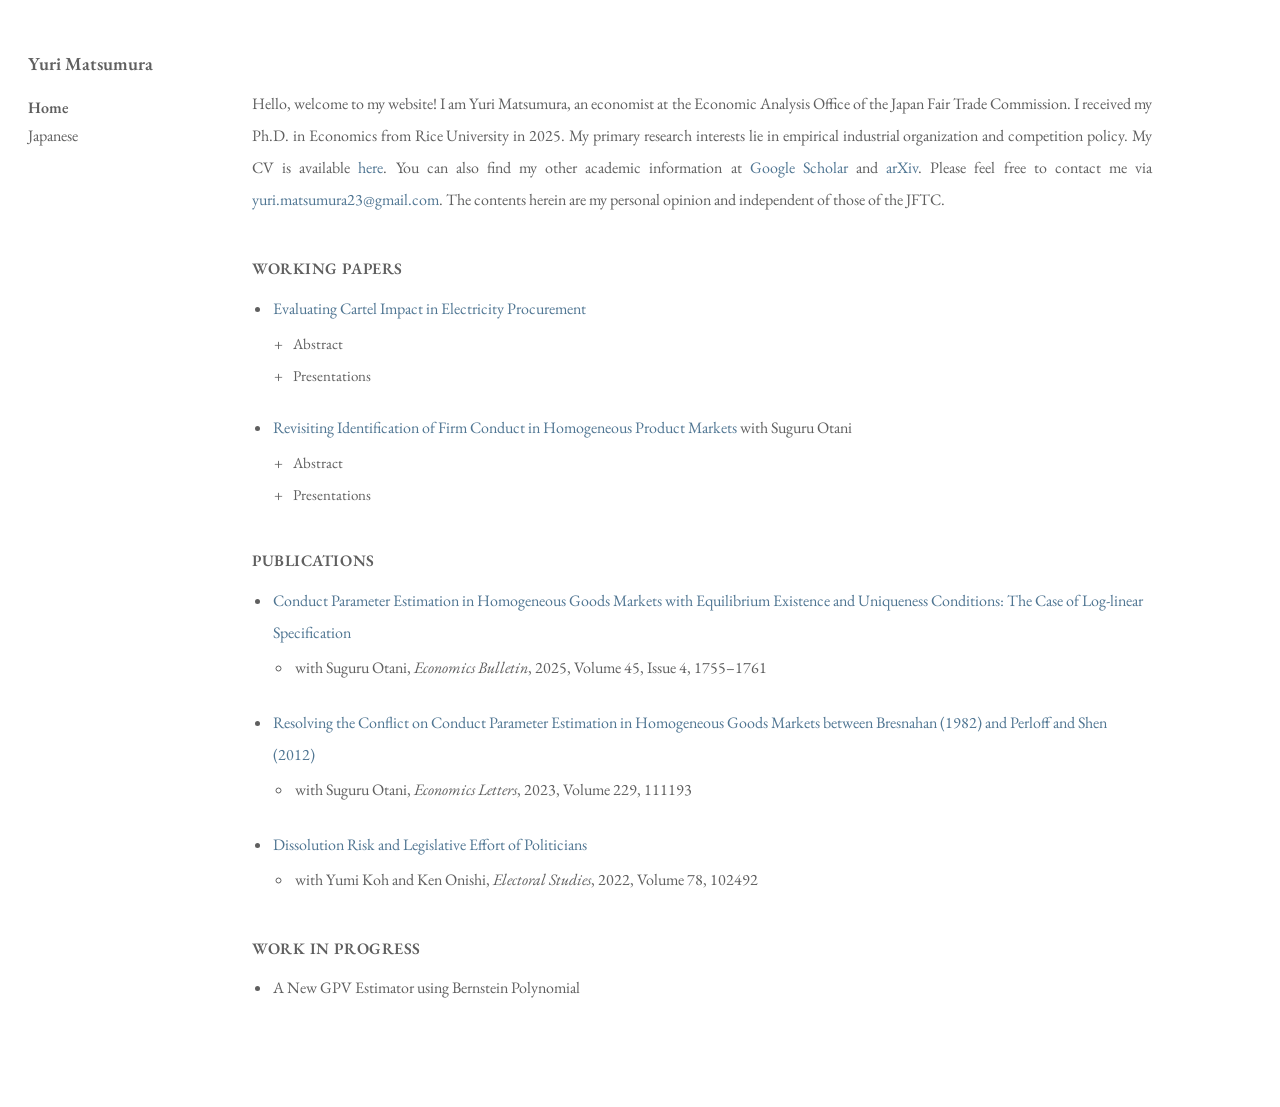
==== index.html @ 06cc74ef "update site information" ====
<!doctype html>
<html lang="en">
<head>
  <meta charset="utf-8">
  <meta name="viewport" content="width=device-width, initial-scale=1">
  <meta name="description" content="Yuri Matsumura">
  <title>Yuri Matsumura</title>

  <link rel="preconnect" href="https://fonts.googleapis.com">
  <link rel="preconnect" href="https://fonts.gstatic.com" crossorigin>
  <link
    href="https://fonts.googleapis.com/css2?family=EB+Garamond:ital,wght@0,400;0,500;0,600;1,400;1,500&family=Shippori+Mincho:wght@400;500;600&display=swap"
    rel="stylesheet"
  >
  <link rel="stylesheet" href="assets/css/style.css?v=20260627-04">
</head>

<body>
  <aside class="site-sidebar" aria-label="Site navigation">
    <a class="site-name" href="index.html">Yuri Matsumura</a>

    <nav class="site-nav" aria-label="Primary navigation">
      <a href="index.html" aria-current="page">Home</a>
      <a href="jp/index.html">Japanese</a>
    </nav>
  </aside>

  <main class="content">
    <div class="content-inner">
      <p class="introduction">
        Hello, welcome to my website! I am Yuri Matsumura, an economist at the
        Economic Analysis Office of the Japan Fair Trade Commission. I received
        my Ph.D. in Economics from Rice University in 2025. My primary research
        interests lie in empirical industrial organization and competition policy.
        My CV is available <a href="cv_yuri_matsumura.pdf">here</a>. You can also
        find my other academic information at
        <a
          href="https://scholar.google.com/citations?hl=en&amp;oi=ao&amp;user=nUoAfJwAAAAJ"
          target="_blank"
          rel="noopener noreferrer"
        >Google Scholar</a>
        and
        <a
          href="https://arxiv.org/search/?query=Yuri+Matsumura&amp;searchtype=author"
          target="_blank"
          rel="noopener noreferrer"
        >arXiv</a>.
        Please feel free to contact me via
        <a href="mailto:yuri.matsumura23@gmail.com">yuri.matsumura23@gmail.com</a>.
        The contents herein are my personal opinion and independent of those of
        the JFTC.
      </p>

      <section aria-labelledby="working-papers">
        <h2 id="working-papers">WORKING PAPERS</h2>
      
        <ul>
          <li class="paper">
            <a class="paper-title" href="jmp_00draft.pdf">
              Evaluating Cartel Impact in Electricity Procurement
            </a>
      
      
            <details class="paper-disclosure">
              <summary>Abstract</summary>
              <p>
                This paper examines the impact of a market allocation cartel in the Japanese electricity retail market, active from 2018 to 2020. During this period, four incumbents restricted competition by avoiding entry into each other’s regions. Analyzing electricity procurement auctions from both competitive and cartel periods, I find that cartel members reduced their participation rates and submitted complementary bids in other regions while increasing bid levels within their own regions, leading to winning bids rising by up to 9% despite continued competition with non-cartel firms. Counterfactual simulations using a model of auctions with asymmetric, risk-averse bidders suggest that without the cartel, continued market entry by these firms could have lowered winning bids by up to 5.5% and reduced winning costs by 3.4%. While increased competition led to minor inefficiencies due to asymmetry among bidders, the cartel’s exclusionary practices caused inefficiencies of up to 26%. Additionally, shifts toward nuclear energy generation were associated with lower procurement costs. These findings highlight the financial burden of cartel behavior and the benefits of fostering market competition for public institutions.
              </p>
            </details>
      
            <details class="paper-disclosure">
              <summary>Presentations</summary>
              <ul class="presentation-list">
                <li>Presentation information forthcoming.</li>
              </ul>
            </details>
          </li>
      
          <li class="paper">
            <a
              class="paper-title"
              href="https://arxiv.org/abs/2410.16998"
              target="_blank"
              rel="noopener noreferrer"
            >
              Revisiting Identification of Firm Conduct in Homogeneous Product Markets
            </a><span class="paper-coauthors"> with Suguru Otani</span>
      
            <details class="paper-disclosure">
              <summary>Abstract</summary>
              <p>
                We revisit the identification of the conduct parameter in homogeneous goods markets. Lau (1982) argues that the conduct parameter is not identified if and only if the inverse demand function is separable, except for a specific separable function. This result has been regarded as an extension of the result in Bresnahan (1982) to more general settings. However, we show that Lau's claim is incorrect and provide a new characterization of the non-identification. Our characterization shows that a demand function with demand rotation instruments is the necessary and sufficient condition for the identification of the conduct parameter. Therefore, our result properly generalizes the role of demand rotation instruments in identifying the conduct parameter, as highlighted by Bresnahan (1982), to more general settings.
              </p>
            </details>
      
            <details class="paper-disclosure">
              <summary>Presentations</summary>
              <ul class="presentation-list">
                <li>Presentation information forthcoming.</li>
              </ul>
            </details>
          </li>
        </ul>
      </section>
      
      <section aria-labelledby="publications">
        <h2 id="publications">PUBLICATIONS</h2>

        <ul>
          <li class="paper">
            <a
              href="https://www.accessecon.com/Pubs/EB/2025/Volume45/EB-25-V45-I4-P153.pdf"
              target="_blank"
              rel="noopener noreferrer"
            >
              Conduct Parameter Estimation in Homogeneous Goods Markets with
              Equilibrium Existence and Uniqueness Conditions: The Case of
              Log-linear Specification
            </a>

            <ul>
              <li>
                with Suguru Otani, <em>Economics Bulletin</em>, 2025,
                Volume 45, Issue 4, 1755–1761
              </li>
            </ul>
          </li>

          <li class="paper">
            <a
              href="https://www.sciencedirect.com/science/article/pii/S0165176523002185"
              target="_blank"
              rel="noopener noreferrer"
            >
              Resolving the Conflict on Conduct Parameter Estimation in
              Homogeneous Goods Markets between Bresnahan (1982) and Perloff
              and Shen (2012)
            </a>

            <ul>
              <li>
                with Suguru Otani, <em>Economics Letters</em>, 2023,
                Volume 229, 111193
              </li>
            </ul>
          </li>

          <li class="paper">
            <a
              href="https://www.sciencedirect.com/science/article/pii/S026137942200052X"
              target="_blank"
              rel="noopener noreferrer"
            >
              Dissolution Risk and Legislative Effort of Politicians
            </a>

            <ul>
              <li>
                with Yumi Koh and Ken Onishi, <em>Electoral Studies</em>, 2022,
                Volume 78, 102492
              </li>
            </ul>
          </li>
        </ul>
      </section>

      <section aria-labelledby="work-in-progress">
        <h2 id="work-in-progress">WORK IN PROGRESS</h2>

        <ul>
          <li class="paper">
            A New GPV Estimator using Bernstein Polynomial
          </li>
        </ul>
      </section>
    </div>
  </main>
</body>
</html>
---- assets/css/style.css ----
:root {
  --text: #5f5f5f;
  --muted: #5f5f5f;
  --link: #4f7592;
  --link-hover: #315c7b;

  --sidebar-width: 184px;
  --content-width: 900px;

  --content-top-spacer: 88px;
}

* {
  box-sizing: border-box;
}

html {
  -webkit-text-size-adjust: 100%;
  text-size-adjust: 100%;
}

body {
  margin: 0;
  color: var(--text);
  background: #fff;
  font-family: "EB Garamond", Garamond, "Cormorant Garamond", Baskerville, serif;
  font-size: 12pt;
  font-weight: 400;
  line-height: 2.0;
  text-rendering: optimizeLegibility;
}

html[lang="ja"] body {
  font-family: "Shippori Mincho", "Hiragino Mincho ProN", "Yu Mincho", YuMincho, "Noto Serif JP", serif;
  font-size: 12pt;
  line-height: 2.0;
  text-rendering: optimizeLegibility;
}

.latin,
.site-nav {
  font-family: "EB Garamond", Garamond, "Cormorant Garamond", Baskerville, serif;
}

/* Links in the content use color only: no underlines in any state. */
a {
  color: var(--link);
  text-decoration: none;
}

a:hover,
a:focus-visible {
  color: var(--link-hover);
}

a:focus-visible {
  outline: 1px solid currentColor;
  outline-offset: 3px;
}

.site-sidebar {
  position: fixed;
  inset: 0 auto 0 0;
  width: var(--sidebar-width);
  padding: 52px 28px;
  background: #fff;
}

.site-name {
  display: block;
  color: var(--text);
  font-size: 1.15rem;
  font-weight: 600;
  line-height: 1.3;
}

.site-name:hover,
.site-name:focus-visible {
  color: var(--text);
}

.site-nav {
  display: flex;
  flex-direction: column;
  align-items: flex-start;
  gap: 5px;
  margin-top: 20px;
  font-size: 1rem;
  line-height: 1.45;
}

/* Navigation remains the same color as normal body text. */
.site-nav a,
.site-nav a:hover,
.site-nav a:focus-visible {
  color: var(--text);
  text-decoration: none;
}

.site-nav a:hover {
  opacity: 0.68;
}

.site-nav a[aria-current="page"] {
  font-weight: 600;
}

.content {
  margin-left: calc(var(--sidebar-width) + 68px);
  padding: var(--content-top-spacer) 48px 80px 0;
}

.content-inner {
  width: min(100%, var(--content-width));
}

.introduction {
  margin: 0;
  text-align: justify;
  text-justify: inter-word;
  hyphens: auto;
}

html[lang="ja"] .introduction {
  text-justify: inter-character;
  hyphens: manual;
}

section {
  margin-top: 42px;
}

h2 {
  margin: 0 0 13px;
  color: var(--text);
  font-family: inherit;
  font-size: 1rem;
  font-weight: 600;
  letter-spacing: 0.035em;
  line-height: 1.35;
}

html[lang="ja"] h2 {
  letter-spacing: 0.02em;
}

ul {
  margin: 0;
  padding-left: 1.25em;
}

li {
  margin: 0 0 15px;
  padding-left: 0.08em;
}

li > ul {
  margin-top: 3px;
  padding-left: 1.25em;
  color: var(--muted);
}

li > ul > li {
  margin-bottom: 0;
}

/* Individual paper entries. */
.paper {
  margin-bottom: 23px;
}

/* Only the title is a colored link. */
.paper-title {
  line-height: 1.45;
}

/* Coauthor information follows the title in normal body color. */
.paper-coauthors {
  color: var(--text);
  line-height: 1.45;
}

/* Expandable items such as Abstract and Presentations. */
.paper-disclosure {
  margin: 5px 0 0 0.08em;
  color: var(--text);
  font-size: 0.94em;
  line-height: 1.8;
}



.paper-disclosure summary {
  display: inline-block;
  cursor: pointer;
  color: var(--text);
  list-style: none;
}

.paper-disclosure summary::marker {
  content: "";
}

.paper-disclosure summary::-webkit-details-marker {
  display: none;
}

.paper-disclosure summary::before {
  content: "+";
  display: inline-block;
  width: 1.2em;
  color: var(--text);
}

.paper-disclosure[open] summary::before {
  content: "−";
}

.paper-disclosure summary:hover {
  opacity: 0.68;
}

.paper-disclosure summary:focus-visible {
  outline: 1px solid currentColor;
  outline-offset: 3px;
}

.paper-disclosure p {
  max-width: 52em;
  margin: 8px 0 0;
  color: var(--text);
  text-align: justify;
  text-justify: inter-word;
  hyphens: auto;
}

.presentation-list {
  margin: 8px 0 0;
  padding-left: 1.25em;
  color: var(--text);
}

.presentation-list li {
  margin-bottom: 0;
}

@media (max-width: 760px) {
  .site-sidebar {
    position: static;
    width: auto;
    padding: 28px 28px 0;
  }

  .site-nav {
    margin-top: 12px;
  }

  .content {
    margin-left: 0;
    padding: 72px 28px 58px;
  }
}

@media (max-width: 420px) {
  .site-sidebar {
    padding-inline: 22px;
  }

  .content {
    padding-inline: 22px;
  }
}
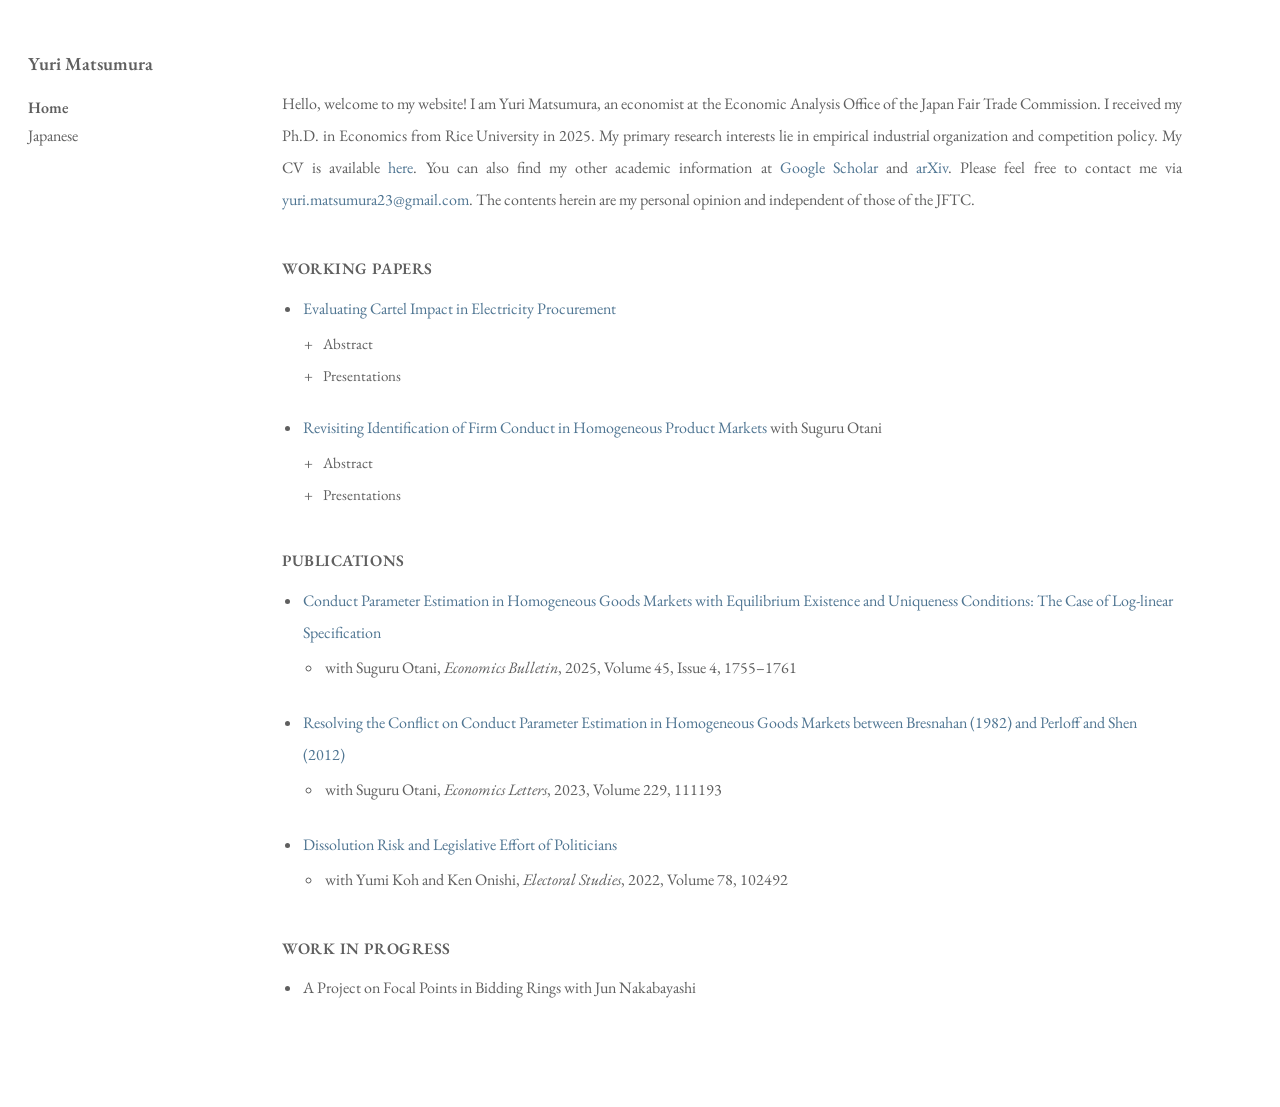
==== commit 4d3334f1: "update cv" ====
--- a/index.html
+++ b/index.html
@@ -5,25 +5,24 @@
   <meta name="viewport" content="width=device-width, initial-scale=1">
   <meta name="description" content="Yuri Matsumura">
   <title>Yuri Matsumura</title>
-
   <link rel="preconnect" href="https://fonts.googleapis.com">
   <link rel="preconnect" href="https://fonts.gstatic.com" crossorigin>
   <link
     href="https://fonts.googleapis.com/css2?family=EB+Garamond:ital,wght@0,400;0,500;0,600;1,400;1,500&family=Shippori+Mincho:wght@400;500;600&display=swap"
     rel="stylesheet"
   >
-  <link rel="stylesheet" href="assets/css/style.css?v=20260627-04">
+  <link rel="stylesheet" href="/assets/css/style.css?v=20260627-05">
 </head>
 
 <body>
   <aside class="site-sidebar" aria-label="Site navigation">
-    <a class="site-name" href="index.html">Yuri Matsumura</a>
-
+    <a class="site-name" href="/">Yuri Matsumura</a>
     <nav class="site-nav" aria-label="Primary navigation">
-      <a href="index.html" aria-current="page">Home</a>
-      <a href="jp/index.html">Japanese</a>
+      <a href="/" aria-current="page">Home</a>
+      <a href="/japanese/">Japanese</a>
     </nav>
   </aside>
+
 
   <main class="content">
     <div class="content-inner">
@@ -32,7 +31,7 @@
         Economic Analysis Office of the Japan Fair Trade Commission. I received
         my Ph.D. in Economics from Rice University in 2025. My primary research
         interests lie in empirical industrial organization and competition policy.
-        My CV is available <a href="cv_yuri_matsumura.pdf">here</a>. You can also
+        My CV is available <a href="/cv_yuri_matsumura.pdf">here</a>. You can also
         find my other academic information at
         <a
           href="https://scholar.google.com/citations?hl=en&amp;oi=ao&amp;user=nUoAfJwAAAAJ"
@@ -56,7 +55,11 @@
       
         <ul>
           <li class="paper">
-            <a class="paper-title" href="jmp_00draft.pdf">
+            <a class="paper-title" 
+            href="/jmp_00draft.pdf"
+            target="_blank"
+            rel="noopener noreferrer"
+            >
               Evaluating Cartel Impact in Electricity Procurement
             </a>
       
@@ -71,7 +74,7 @@
             <details class="paper-disclosure">
               <summary>Presentations</summary>
               <ul class="presentation-list">
-                <li>Presentation information forthcoming.</li>
+                <li>CPRC Seminar @ Japan Fair Trade Commission(Jan 2025).</li>
               </ul>
             </details>
           </li>
@@ -169,7 +172,7 @@
 
         <ul>
           <li class="paper">
-            A New GPV Estimator using Bernstein Polynomial
+            A Project on Focal Points in Bidding Rings with Jun Nakabayashi
           </li>
         </ul>
       </section>
--- a/assets/css/style.css
+++ b/assets/css/style.css
@@ -38,6 +38,7 @@
 }
 
 .latin,
+.site-name,
 .site-nav {
   font-family: "EB Garamond", Garamond, "Cormorant Garamond", Baskerville, serif;
 }
@@ -106,12 +107,13 @@
 }
 
 .content {
-  margin-left: calc(var(--sidebar-width) + 68px);
-  padding: var(--content-top-spacer) 48px 80px 0;
+  margin-left: var(--sidebar-width);
+  padding: var(--content-top-spacer) 48px 80px;
 }
 
 .content-inner {
   width: min(100%, var(--content-width));
+  margin: 0 auto;
 }
 
 .introduction {
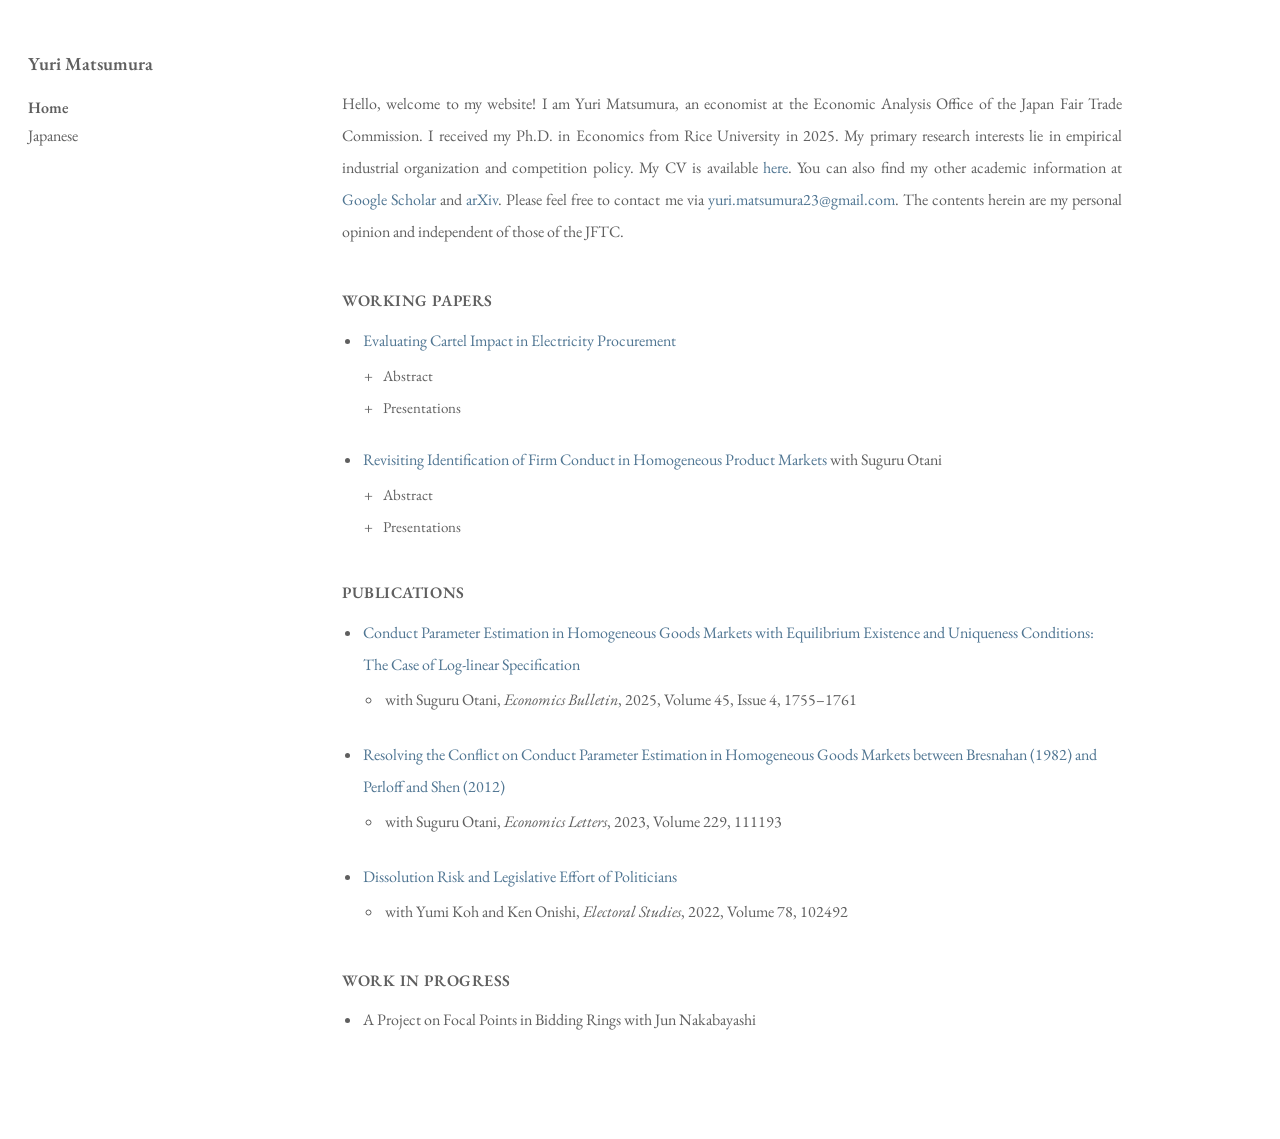
==== commit b5f670b5: "update" ====
--- a/index.html
+++ b/index.html
@@ -11,7 +11,7 @@
     href="https://fonts.googleapis.com/css2?family=EB+Garamond:ital,wght@0,400;0,500;0,600;1,400;1,500&family=Shippori+Mincho:wght@400;500;600&display=swap"
     rel="stylesheet"
   >
-  <link rel="stylesheet" href="/assets/css/style.css?v=20260627-05">
+  <link rel="stylesheet" href="/assets/css/style.css?v=20260718-01">
 </head>
 
 <body>
--- a/assets/css/style.css
+++ b/assets/css/style.css
@@ -5,10 +5,11 @@
   --link-hover: #315c7b;
 
   --sidebar-width: 184px;
-  --content-width: 900px;
-
+  --content-width: 780px;
   --content-top-spacer: 88px;
 }
+
+
 
 * {
   box-sizing: border-box;
@@ -116,6 +117,7 @@
   margin: 0 auto;
 }
 
+
 .introduction {
   margin: 0;
   text-align: justify;
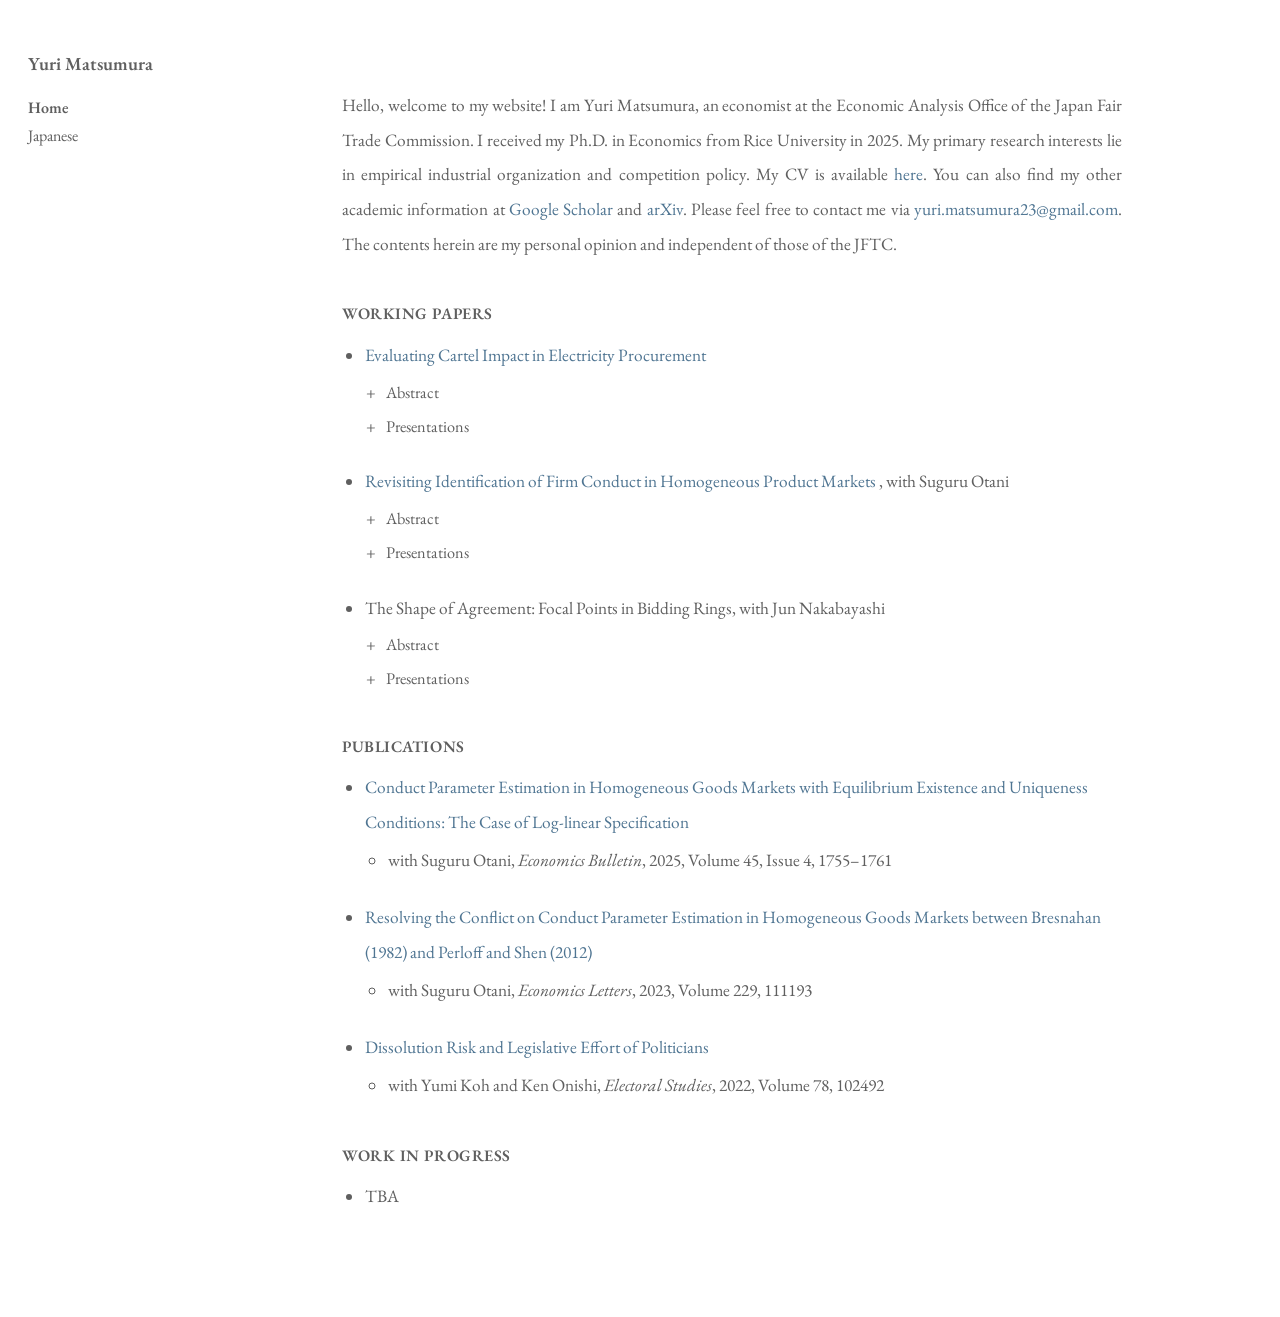
==== commit ae5b8ba7: "update files" ====
--- a/index.html
+++ b/index.html
@@ -52,33 +52,33 @@
 
       <section aria-labelledby="working-papers">
         <h2 id="working-papers">WORKING PAPERS</h2>
-      
+
         <ul>
           <li class="paper">
-            <a class="paper-title" 
-            href="/jmp_00draft.pdf"
-            target="_blank"
-            rel="noopener noreferrer"
+            <a
+              class="paper-title"
+              href="/jmp_00draft.pdf"
+              target="_blank"
+              rel="noopener noreferrer"
             >
               Evaluating Cartel Impact in Electricity Procurement
             </a>
-      
-      
+
             <details class="paper-disclosure">
               <summary>Abstract</summary>
               <p>
                 This paper examines the impact of a market allocation cartel in the Japanese electricity retail market, active from 2018 to 2020. During this period, four incumbents restricted competition by avoiding entry into each other’s regions. Analyzing electricity procurement auctions from both competitive and cartel periods, I find that cartel members reduced their participation rates and submitted complementary bids in other regions while increasing bid levels within their own regions, leading to winning bids rising by up to 9% despite continued competition with non-cartel firms. Counterfactual simulations using a model of auctions with asymmetric, risk-averse bidders suggest that without the cartel, continued market entry by these firms could have lowered winning bids by up to 5.5% and reduced winning costs by 3.4%. While increased competition led to minor inefficiencies due to asymmetry among bidders, the cartel’s exclusionary practices caused inefficiencies of up to 26%. Additionally, shifts toward nuclear energy generation were associated with lower procurement costs. These findings highlight the financial burden of cartel behavior and the benefits of fostering market competition for public institutions.
               </p>
             </details>
-      
+
             <details class="paper-disclosure">
               <summary>Presentations</summary>
               <ul class="presentation-list">
-                <li>CPRC Seminar @ Japan Fair Trade Commission(Jan 2025).</li>
+                <li>CPRC Seminar @ Japan Fair Trade Commission, Jan 2025.</li>
               </ul>
             </details>
           </li>
-      
+
           <li class="paper">
             <a
               class="paper-title"
@@ -87,15 +87,15 @@
               rel="noopener noreferrer"
             >
               Revisiting Identification of Firm Conduct in Homogeneous Product Markets
-            </a><span class="paper-coauthors"> with Suguru Otani</span>
-      
+            </a><span class="paper-coauthors">, with Suguru Otani</span>
+
             <details class="paper-disclosure">
               <summary>Abstract</summary>
               <p>
                 We revisit the identification of the conduct parameter in homogeneous goods markets. Lau (1982) argues that the conduct parameter is not identified if and only if the inverse demand function is separable, except for a specific separable function. This result has been regarded as an extension of the result in Bresnahan (1982) to more general settings. However, we show that Lau's claim is incorrect and provide a new characterization of the non-identification. Our characterization shows that a demand function with demand rotation instruments is the necessary and sufficient condition for the identification of the conduct parameter. Therefore, our result properly generalizes the role of demand rotation instruments in identifying the conduct parameter, as highlighted by Bresnahan (1982), to more general settings.
               </p>
             </details>
-      
+
             <details class="paper-disclosure">
               <summary>Presentations</summary>
               <ul class="presentation-list">
@@ -103,9 +103,25 @@
               </ul>
             </details>
           </li>
+
+          <li class="paper">
+            <span class="paper-title">The Shape of Agreement: Focal Points in Bidding Rings</span><span class="paper-coauthors">, with Jun Nakabayashi</span>
+
+            <details class="paper-disclosure">
+              <summary>Abstract</summary>
+              <p>TBA</p>
+            </details>
+
+            <details class="paper-disclosure">
+              <summary>Presentations</summary>
+              <ul class="presentation-list">
+                <li>Summer Workshop Economic Theory @ Otaru, Aug 2026.</li>
+              </ul>
+            </details>
+          </li>
         </ul>
       </section>
-      
+
       <section aria-labelledby="publications">
         <h2 id="publications">PUBLICATIONS</h2>
 
@@ -171,9 +187,7 @@
         <h2 id="work-in-progress">WORK IN PROGRESS</h2>
 
         <ul>
-          <li class="paper">
-            A Project on Focal Points in Bidding Rings with Jun Nakabayashi
-          </li>
+          <li class="paper">TBA</li>
         </ul>
       </section>
     </div>
--- a/assets/css/style.css
+++ b/assets/css/style.css
@@ -10,7 +10,6 @@
 }
 
 
-
 * {
   box-sizing: border-box;
 }
@@ -25,7 +24,7 @@
   color: var(--text);
   background: #fff;
   font-family: "EB Garamond", Garamond, "Cormorant Garamond", Baskerville, serif;
-  font-size: 12pt;
+  font-size: 13pt;
   font-weight: 400;
   line-height: 2.0;
   text-rendering: optimizeLegibility;
